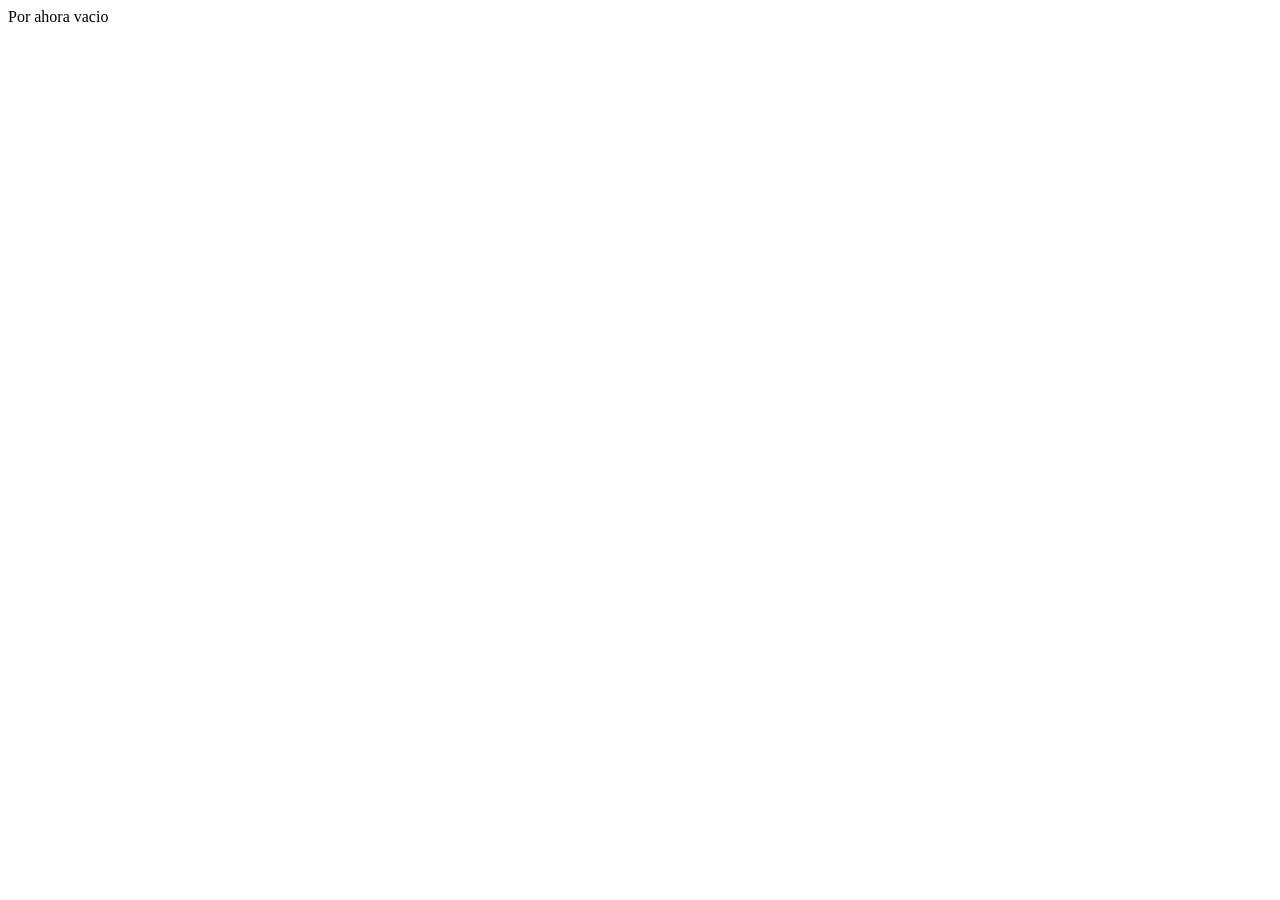
==== Frontend/index.html @ e6a649d4 "Primer commit: esqueleto inicial del proyecto" ====
<!DOCTYPE html>
<html lang="es">
<head>
    <meta charset="UTF-8">
    <meta name="viewport" content="width=device-width, initial-scale=1.0">
    <title>Document</title>
</head>
<body>
    Por ahora vacio
</body>
</html>
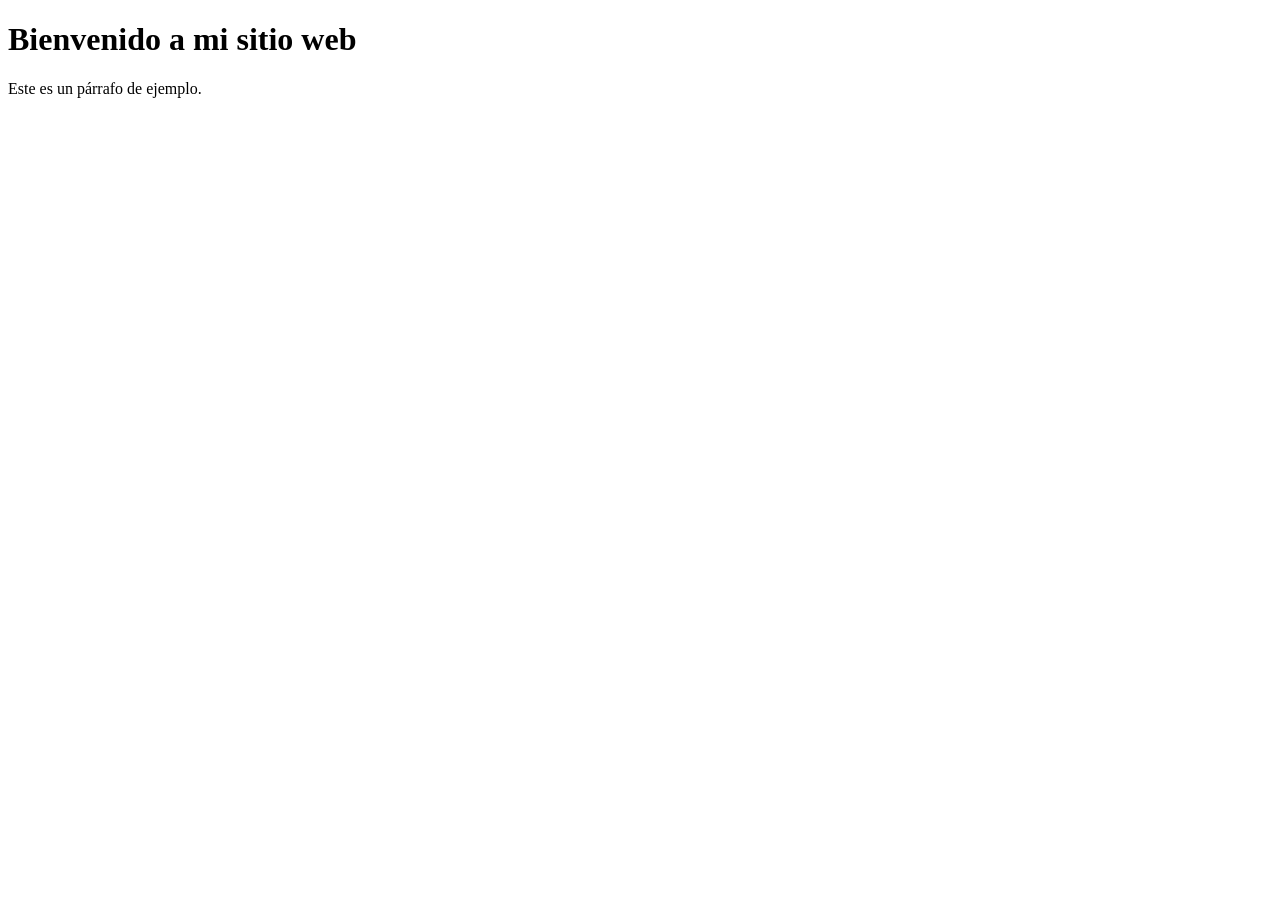
==== commit 8787bd1b: "Funciona" ====
--- a/Frontend/index.html
+++ b/Frontend/index.html
@@ -6,6 +6,7 @@
     <title>Document</title>
 </head>
 <body>
-    Por ahora vacio
+    <h1>Bienvenido a mi sitio web</h1>
+    <p>Este es un párrafo de ejemplo.</p>
 </body>
 </html>
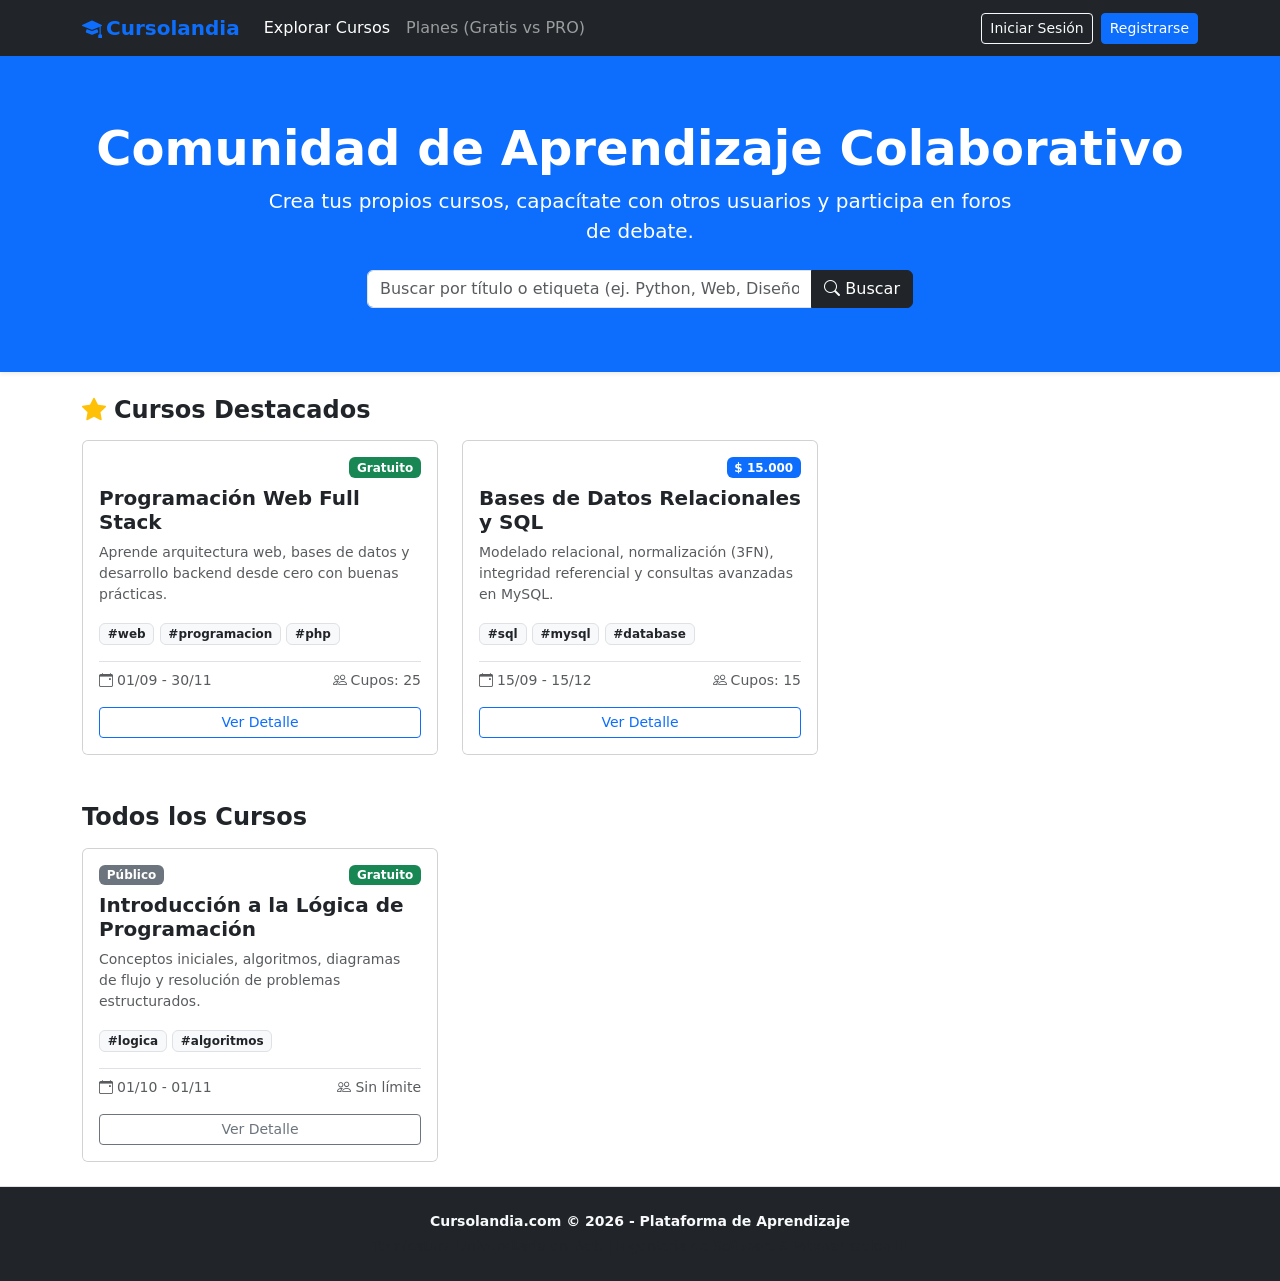
==== commit 77e8796b: "Primer Index & Estilos" ====
--- a/Frontend/index.html
+++ b/Frontend/index.html
@@ -1,12 +1,183 @@
 <!DOCTYPE html>
 <html lang="es">
 <head>
-    <meta charset="UTF-8">
-    <meta name="viewport" content="width=device-width, initial-scale=1.0">
-    <title>Document</title>
+  <meta charset="UTF-8">
+  <meta name="viewport" content="width=device-width, initial-scale=1.0">
+  <title>Cursolandia.com | Aprende y Enseña</title>
+
+  <!-- Bootstrap 5 CSS CDN -->
+  <link href="https://cdn.jsdelivr.net/npm/bootstrap@5.3.3/dist/css/bootstrap.min.css" rel="stylesheet">
+  <!-- Bootstrap Icons CDN -->
+  <link href="https://cdn.jsdelivr.net/npm/bootstrap-icons@1.11.3/font/bootstrap-icons.min.css" rel="stylesheet">
+  <!-- Estilos propios -->
+  <link rel="stylesheet" href="css/styles.css">
 </head>
 <body>
-    <h1>Bienvenido a mi sitio web</h1>
-    <p>Este es un párrafo de ejemplo.</p>
+
+  <!-- NAVBAR -->
+  <nav class="navbar navbar-expand-lg navbar-dark bg-dark sticky-top">
+    <div class="container">
+      <a class="navbar-brand fw-bold text-primary" href="index.html">
+        <i class="bi bi-mortarboard-fill me-1"></i>Cursolandia
+      </a>
+      <button class="navbar-toggler" type="button" data-bs-toggle="collapse" data-bs-target="#navbarContent" aria-controls="navbarContent" aria-expanded="false" aria-label="Menu">
+        <span class="navbar-toggler-icon"></span>
+      </button>
+
+      <div class="collapse navbar-collapse" id="navbarContent">
+        <ul class="navbar-nav me-auto mb-2 mb-lg-0">
+          <li class="nav-item">
+            <a class="nav-link active" aria-current="page" href="index.html">Explorar Cursos</a>
+          </li>
+          <li class="nav-item">
+            <a class="nav-link" href="#">Planes (Gratis vs PRO)</a>
+          </li>
+        </ul>
+
+        <!-- Acceso / Autenticación -->
+        <div class="d-flex gap-2">
+          <a href="#" class="btn btn-outline-light btn-sm">Iniciar Sesión</a>
+          <a href="#" class="btn btn-primary btn-sm">Registrarse</a>
+        </div>
+      </div>
+    </div>
+  </nav>
+
+  <!-- MAIN CONTENT -->
+  <main>
+    <!-- HERO SECTION -->
+    <header class="bg-primary text-white py-5 mb-4 shadow-sm">
+      <div class="container text-center py-3">
+        <h1 class="display-5 fw-bold">Comunidad de Aprendizaje Colaborativo</h1>
+        <p class="lead mx-auto col-lg-8">Crea tus propios cursos, capacítate con otros usuarios y participa en foros de debate.</p>
+        
+        <!-- BUSCADOR PRINCIPAL -->
+        <div class="row justify-content-center mt-4">
+          <div class="col-md-8 col-lg-6">
+            <form action="#" method="GET" class="input-group">
+              <input type="text" class="form-control" name="q" placeholder="Buscar por título o etiqueta (ej. Python, Web, Diseño)..." aria-label="Buscar cursos">
+              <button class="btn btn-dark" type="submit">
+                <i class="bi bi-search"></i> Buscar
+              </button>
+            </form>
+          </div>
+        </div>
+      </div>
+    </header>
+
+    <div class="container my-4">
+      
+      <!-- SECCIÓN: CURSOS DESTACADOS (PLAN PRO) -->
+      <section class="mb-5">
+        <div class="d-flex align-items-center mb-3">
+          <h2 class="h4 mb-0 fw-bold"><i class="bi bi-star-fill text-warning me-2"></i>Cursos Destacados</h2>
+          <span class="badge badge-pro ms-2">PRO</span>
+        </div>
+
+        <div class="row g-4">
+          <!-- Tarjeta de Curso PRO -->
+          <div class="col-md-6 col-lg-4">
+            <div class="card h-100 card-course card-pro">
+              <div class="card-body d-flex flex-column">
+                <div class="d-flex justify-content-between align-items-start mb-2">
+                  <span class="badge badge-pro">PRO</span>
+                  <span class="badge bg-success">Gratuito</span>
+                </div>
+                <h5 class="card-title fw-bold">Programación Web Full Stack</h5>
+                <p class="card-text text-muted small flex-grow-1">
+                  Aprende arquitectura web, bases de datos y desarrollo backend desde cero con buenas prácticas.
+                </p>
+                <div class="mb-3">
+                  <span class="badge bg-light text-dark border">#web</span>
+                  <span class="badge bg-light text-dark border">#programacion</span>
+                  <span class="badge bg-light text-dark border">#php</span>
+                </div>
+                <div class="d-flex justify-content-between align-items-center small text-muted border-top pt-2">
+                  <span><i class="bi bi-calendar-event me-1"></i>01/09 - 30/11</span>
+                  <span><i class="bi bi-people me-1"></i>Cupos: 25</span>
+                </div>
+              </div>
+              <div class="card-footer bg-white border-0 pt-0 pb-3">
+                <a href="#" class="btn btn-outline-primary w-100 btn-sm">Ver Detalle</a>
+              </div>
+            </div>
+          </div>
+
+          <!-- Tarjeta de Curso PRO (Pago) -->
+          <div class="col-md-6 col-lg-4">
+            <div class="card h-100 card-course card-pro">
+              <div class="card-body d-flex flex-column">
+                <div class="d-flex justify-content-between align-items-start mb-2">
+                  <span class="badge badge-pro">PRO</span>
+                  <span class="badge bg-primary">$ 15.000</span>
+                </div>
+                <h5 class="card-title fw-bold">Bases de Datos Relacionales y SQL</h5>
+                <p class="card-text text-muted small flex-grow-1">
+                  Modelado relacional, normalización (3FN), integridad referencial y consultas avanzadas en MySQL.
+                </p>
+                <div class="mb-3">
+                  <span class="badge bg-light text-dark border">#sql</span>
+                  <span class="badge bg-light text-dark border">#mysql</span>
+                  <span class="badge bg-light text-dark border">#database</span>
+                </div>
+                <div class="d-flex justify-content-between align-items-center small text-muted border-top pt-2">
+                  <span><i class="bi bi-calendar-event me-1"></i>15/09 - 15/12</span>
+                  <span><i class="bi bi-people me-1"></i>Cupos: 15</span>
+                </div>
+              </div>
+              <div class="card-footer bg-white border-0 pt-0 pb-3">
+                <a href="#" class="btn btn-outline-primary w-100 btn-sm">Ver Detalle</a>
+              </div>
+            </div>
+          </div>
+        </div>
+      </section>
+
+      <!-- SECCIÓN: TODOS LOS CURSOS -->
+      <section>
+        <h2 class="h4 mb-3 fw-bold">Todos los Cursos</h2>
+        <div class="row g-4">
+          <!-- Tarjeta Regular -->
+          <div class="col-md-6 col-lg-4">
+            <div class="card h-100 card-course">
+              <div class="card-body d-flex flex-column">
+                <div class="d-flex justify-content-between align-items-start mb-2">
+                  <span class="badge bg-secondary">Público</span>
+                  <span class="badge bg-success">Gratuito</span>
+                </div>
+                <h5 class="card-title fw-bold">Introducción a la Lógica de Programación</h5>
+                <p class="card-text text-muted small flex-grow-1">
+                  Conceptos iniciales, algoritmos, diagramas de flujo y resolución de problemas estructurados.
+                </p>
+                <div class="mb-3">
+                  <span class="badge bg-light text-dark border">#logica</span>
+                  <span class="badge bg-light text-dark border">#algoritmos</span>
+                </div>
+                <div class="d-flex justify-content-between align-items-center small text-muted border-top pt-2">
+                  <span><i class="bi bi-calendar-event me-1"></i>01/10 - 01/11</span>
+                  <span><i class="bi bi-people me-1"></i>Sin límite</span>
+                </div>
+              </div>
+              <div class="card-footer bg-white border-0 pt-0 pb-3">
+                <a href="#" class="btn btn-outline-secondary w-100 btn-sm">Ver Detalle</a>
+              </div>
+            </div>
+          </div>
+        </div>
+      </section>
+
+    </div>
+  </main>
+
+  <!-- FOOTER -->
+  <footer class="bg-dark text-light py-4 mt-auto border-top">
+    <div class="container text-center small">
+      <p class="mb-1 fw-semibold">Cursolandia.com &copy; 2026 - Plataforma de Aprendizaje</p>
+      <p class="text-muted mb-0">Tecnicatura Universitaria en Web | Ingeniería de Software & Programación III</p>
+    </div>
+  </footer>
+
+  <!-- Bootstrap 5 JS Bundle CDN -->
+  <script src="https://cdn.jsdelivr.net/npm/bootstrap@5.3.3/dist/js/bootstrap.bundle.min.js"></script>
 </body>
 </html>
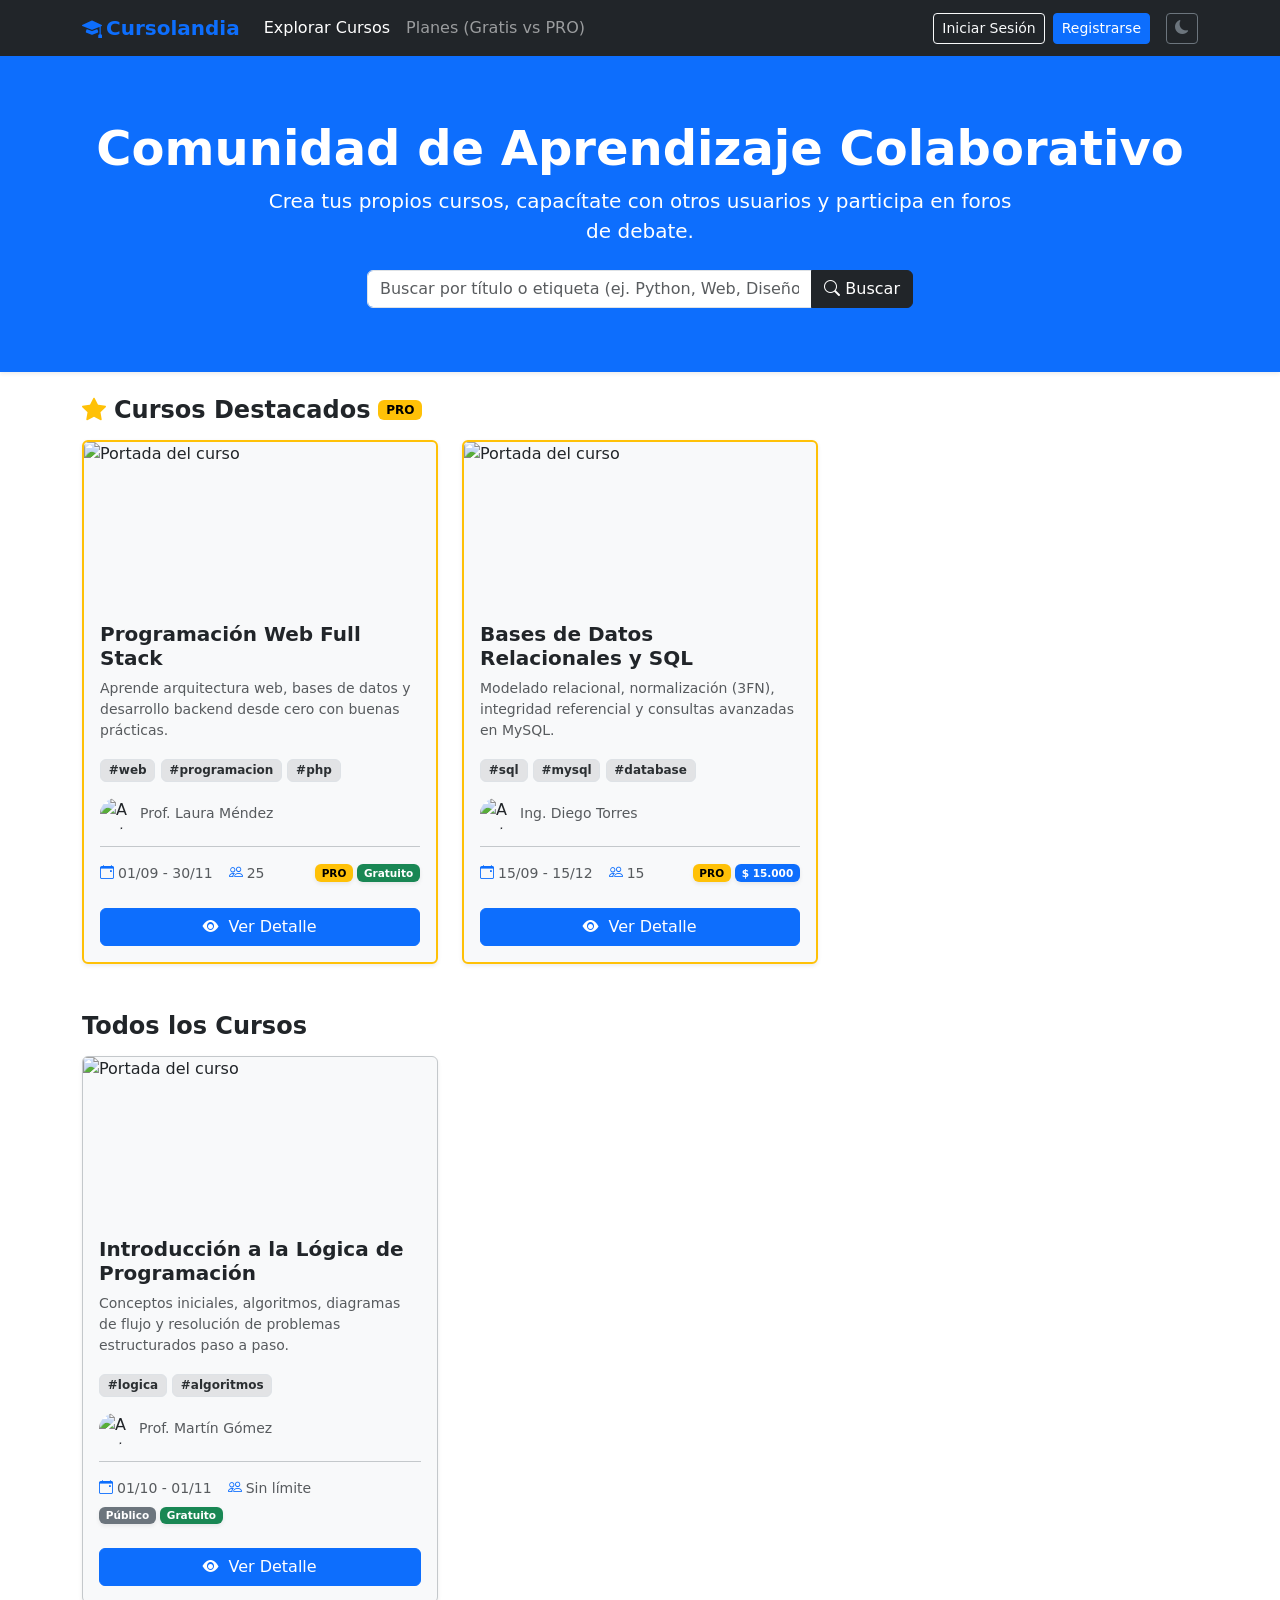
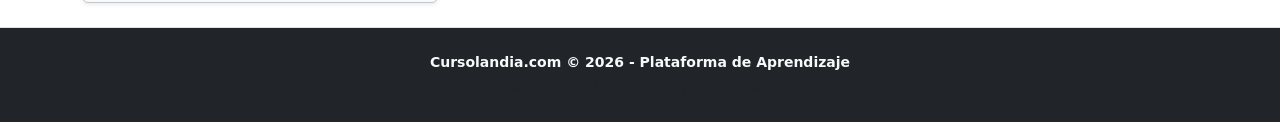
==== commit 98ce2f10: "Index mejorado" ====
--- a/Frontend/index.html
+++ b/Frontend/index.html
@@ -1,5 +1,5 @@
 <!DOCTYPE html>
-<html lang="es">
+<html lang="es" data-bs-theme="light">
 <head>
   <meta charset="UTF-8">
   <meta name="viewport" content="width=device-width, initial-scale=1.0">
@@ -34,10 +34,14 @@
           </li>
         </ul>
 
-        <!-- Acceso / Autenticación -->
-        <div class="d-flex gap-2">
+        <!-- Acceso / Autenticación y Botón de Tema -->
+        <div class="d-flex gap-2 align-items-center">
           <a href="#" class="btn btn-outline-light btn-sm">Iniciar Sesión</a>
           <a href="#" class="btn btn-primary btn-sm">Registrarse</a>
+          <!-- Botón de Modo Oscuro/Claro -->
+          <button id="themeToggle" class="btn btn-outline-secondary btn-sm ms-2" title="Cambiar tema">
+            <i class="bi bi-moon-fill"></i>
+          </button>
         </div>
       </div>
     </div>
@@ -71,62 +75,93 @@
       <section class="mb-5">
         <div class="d-flex align-items-center mb-3">
           <h2 class="h4 mb-0 fw-bold"><i class="bi bi-star-fill text-warning me-2"></i>Cursos Destacados</h2>
-          <span class="badge badge-pro ms-2">PRO</span>
+          <span class="badge text-bg-warning ms-2">PRO</span>
         </div>
 
         <div class="row g-4">
-          <!-- Tarjeta de Curso PRO -->
+          <!-- Tarjeta de Curso PRO (Gratuito) -->
           <div class="col-md-6 col-lg-4">
-            <div class="card h-100 card-course card-pro">
+            <!-- Aplicamos border-warning border-2 para destacar el curso PRO -->
+            <div class="card h-100 card-course border-warning border-2 shadow-sm bg-body-tertiary">
+              <img src="https://placehold.co/600x300/495057/ffffff?text=Web+Full+Stack" class="card-img-top object-fit-cover" alt="Portada del curso" height="160">
+              
               <div class="card-body d-flex flex-column">
-                <div class="d-flex justify-content-between align-items-start mb-2">
-                  <span class="badge badge-pro">PRO</span>
-                  <span class="badge bg-success">Gratuito</span>
-                </div>
-                <h5 class="card-title fw-bold">Programación Web Full Stack</h5>
+                <h5 class="card-title fw-bold mt-1">Programación Web Full Stack</h5>
                 <p class="card-text text-muted small flex-grow-1">
                   Aprende arquitectura web, bases de datos y desarrollo backend desde cero con buenas prácticas.
                 </p>
+                
                 <div class="mb-3">
-                  <span class="badge bg-light text-dark border">#web</span>
-                  <span class="badge bg-light text-dark border">#programacion</span>
-                  <span class="badge bg-light text-dark border">#php</span>
-                </div>
-                <div class="d-flex justify-content-between align-items-center small text-muted border-top pt-2">
-                  <span><i class="bi bi-calendar-event me-1"></i>01/09 - 30/11</span>
-                  <span><i class="bi bi-people me-1"></i>Cupos: 25</span>
-                </div>
-              </div>
-              <div class="card-footer bg-white border-0 pt-0 pb-3">
-                <a href="#" class="btn btn-outline-primary w-100 btn-sm">Ver Detalle</a>
+                  <span class="badge bg-secondary-subtle text-secondary-emphasis border">#web</span>
+                  <span class="badge bg-secondary-subtle text-secondary-emphasis border">#programacion</span>
+                  <span class="badge bg-secondary-subtle text-secondary-emphasis border">#php</span>
+                </div>
+                
+                <!-- Avatar del Creador -->
+                <div class="d-flex align-items-center mb-3">
+                  <img src="https://placehold.co/100x100/adb5bd/ffffff?text=L" class="rounded-circle me-2 object-fit-cover" alt="Avatar del creador" width="32" height="32">
+                  <small class="text-body-secondary fw-medium">Prof. Laura Méndez</small>
+                </div>
+                
+                <!-- Info base: Fecha, Cupo y Etiquetas (movidas abajo) -->
+                <div class="d-flex flex-wrap justify-content-between align-items-center small text-muted border-top border-secondary-subtle pt-3 mt-auto gap-2">
+                  <div class="d-flex gap-3">
+                    <span title="Fecha"><i class="bi bi-calendar-event me-1 text-primary"></i>01/09 - 30/11</span>
+                    <span title="Cupos"><i class="bi bi-people me-1 text-primary"></i>25</span>
+                  </div>
+                  <div class="d-flex gap-1">
+                    <span class="badge text-bg-warning shadow-sm">PRO</span>
+                    <span class="badge bg-success shadow-sm">Gratuito</span>
+                  </div>
+                </div>
+              </div>
+              
+              <div class="card-footer bg-transparent border-0 pt-0 pb-3 mt-2">
+                <a href="#" class="btn btn-primary w-100 fw-medium">
+                  <i class="bi bi-eye-fill me-1"></i> Ver Detalle
+                </a>
               </div>
             </div>
           </div>
 
           <!-- Tarjeta de Curso PRO (Pago) -->
           <div class="col-md-6 col-lg-4">
-            <div class="card h-100 card-course card-pro">
+            <div class="card h-100 card-course border-warning border-2 shadow-sm bg-body-tertiary">
+              <img src="https://placehold.co/600x300/495057/ffffff?text=Bases+de+Datos" class="card-img-top object-fit-cover" alt="Portada del curso" height="160">
+              
               <div class="card-body d-flex flex-column">
-                <div class="d-flex justify-content-between align-items-start mb-2">
-                  <span class="badge badge-pro">PRO</span>
-                  <span class="badge bg-primary">$ 15.000</span>
-                </div>
-                <h5 class="card-title fw-bold">Bases de Datos Relacionales y SQL</h5>
+                <h5 class="card-title fw-bold mt-1">Bases de Datos Relacionales y SQL</h5>
                 <p class="card-text text-muted small flex-grow-1">
                   Modelado relacional, normalización (3FN), integridad referencial y consultas avanzadas en MySQL.
                 </p>
+                
                 <div class="mb-3">
-                  <span class="badge bg-light text-dark border">#sql</span>
-                  <span class="badge bg-light text-dark border">#mysql</span>
-                  <span class="badge bg-light text-dark border">#database</span>
-                </div>
-                <div class="d-flex justify-content-between align-items-center small text-muted border-top pt-2">
-                  <span><i class="bi bi-calendar-event me-1"></i>15/09 - 15/12</span>
-                  <span><i class="bi bi-people me-1"></i>Cupos: 15</span>
-                </div>
-              </div>
-              <div class="card-footer bg-white border-0 pt-0 pb-3">
-                <a href="#" class="btn btn-outline-primary w-100 btn-sm">Ver Detalle</a>
+                  <span class="badge bg-secondary-subtle text-secondary-emphasis border">#sql</span>
+                  <span class="badge bg-secondary-subtle text-secondary-emphasis border">#mysql</span>
+                  <span class="badge bg-secondary-subtle text-secondary-emphasis border">#database</span>
+                </div>
+                
+                <div class="d-flex align-items-center mb-3">
+                  <img src="https://placehold.co/100x100/adb5bd/ffffff?text=D" class="rounded-circle me-2 object-fit-cover" alt="Avatar del creador" width="32" height="32">
+                  <small class="text-body-secondary fw-medium">Ing. Diego Torres</small>
+                </div>
+                
+                <div class="d-flex flex-wrap justify-content-between align-items-center small text-muted border-top border-secondary-subtle pt-3 mt-auto gap-2">
+                  <div class="d-flex gap-3">
+                    <span title="Fecha"><i class="bi bi-calendar-event me-1 text-primary"></i>15/09 - 15/12</span>
+                    <span title="Cupos"><i class="bi bi-people me-1 text-primary"></i>15</span>
+                  </div>
+                  <div class="d-flex gap-1">
+                    <span class="badge text-bg-warning shadow-sm">PRO</span>
+                    <span class="badge bg-primary shadow-sm">$ 15.000</span>
+                  </div>
+                </div>
+              </div>
+              
+              <div class="card-footer bg-transparent border-0 pt-0 pb-3 mt-2">
+                <a href="#" class="btn btn-primary w-100 fw-medium">
+                  <i class="bi bi-eye-fill me-1"></i> Ver Detalle
+                </a>
               </div>
             </div>
           </div>
@@ -137,35 +172,52 @@
       <section>
         <h2 class="h4 mb-3 fw-bold">Todos los Cursos</h2>
         <div class="row g-4">
+          
           <!-- Tarjeta Regular -->
           <div class="col-md-6 col-lg-4">
-            <div class="card h-100 card-course">
+            <!-- Restauramos un borde sutil (border border-secondary-subtle) para que se vea en modo claro -->
+            <div class="card h-100 card-course shadow-sm border border-secondary-subtle bg-body-tertiary">
+              <img src="https://placehold.co/600x300/495057/ffffff?text=L%C3%B3gica+de+Programaci%C3%B3n" class="card-img-top object-fit-cover" alt="Portada del curso" height="160">
+              
               <div class="card-body d-flex flex-column">
-                <div class="d-flex justify-content-between align-items-start mb-2">
-                  <span class="badge bg-secondary">Público</span>
-                  <span class="badge bg-success">Gratuito</span>
-                </div>
-                <h5 class="card-title fw-bold">Introducción a la Lógica de Programación</h5>
+                <h5 class="card-title fw-bold mt-1">Introducción a la Lógica de Programación</h5>
                 <p class="card-text text-muted small flex-grow-1">
-                  Conceptos iniciales, algoritmos, diagramas de flujo y resolución de problemas estructurados.
+                  Conceptos iniciales, algoritmos, diagramas de flujo y resolución de problemas estructurados paso a paso.
                 </p>
+                
                 <div class="mb-3">
-                  <span class="badge bg-light text-dark border">#logica</span>
-                  <span class="badge bg-light text-dark border">#algoritmos</span>
-                </div>
-                <div class="d-flex justify-content-between align-items-center small text-muted border-top pt-2">
-                  <span><i class="bi bi-calendar-event me-1"></i>01/10 - 01/11</span>
-                  <span><i class="bi bi-people me-1"></i>Sin límite</span>
-                </div>
-              </div>
-              <div class="card-footer bg-white border-0 pt-0 pb-3">
-                <a href="#" class="btn btn-outline-secondary w-100 btn-sm">Ver Detalle</a>
+                  <span class="badge bg-secondary-subtle text-secondary-emphasis border">#logica</span>
+                  <span class="badge bg-secondary-subtle text-secondary-emphasis border">#algoritmos</span>
+                </div>
+                
+                <div class="d-flex align-items-center mb-3">
+                  <img src="https://placehold.co/100x100/adb5bd/ffffff?text=M" class="rounded-circle me-2 object-fit-cover" alt="Avatar del creador" width="32" height="32">
+                  <small class="text-body-secondary fw-medium">Prof. Martín Gómez</small>
+                </div>
+                
+                <div class="d-flex flex-wrap justify-content-between align-items-center small text-muted border-top border-secondary-subtle pt-3 mt-auto gap-2">
+                  <div class="d-flex gap-3">
+                    <span title="Fecha"><i class="bi bi-calendar-event me-1 text-primary"></i>01/10 - 01/11</span>
+                    <span title="Cupos"><i class="bi bi-people me-1 text-primary"></i>Sin límite</span>
+                  </div>
+                  <div class="d-flex gap-1">
+                    <span class="badge text-bg-secondary shadow-sm">Público</span>
+                    <span class="badge bg-success shadow-sm">Gratuito</span>
+                  </div>
+                </div>
+              </div>
+              
+              <div class="card-footer bg-transparent border-0 pt-0 pb-3 mt-2">
+                <a href="#" class="btn btn-primary w-100 fw-medium">
+                  <i class="bi bi-eye-fill me-1"></i> Ver Detalle
+                </a>
               </div>
             </div>
           </div>
+          
         </div>
       </section>
-
+      
     </div>
   </main>
 
@@ -179,5 +231,28 @@
 
   <!-- Bootstrap 5 JS Bundle CDN -->
   <script src="https://cdn.jsdelivr.net/npm/bootstrap@5.3.3/dist/js/bootstrap.bundle.min.js"></script>
+  
+  <!-- SCRIPT PARA EL MODO CLARO/OSCURO -->
+  <script>
+    document.addEventListener('DOMContentLoaded', () => {
+      const toggleBtn = document.getElementById('themeToggle');
+      const htmlElement = document.documentElement;
+      const icon = toggleBtn.querySelector('i');
+
+      toggleBtn.addEventListener('click', () => {
+        const currentTheme = htmlElement.getAttribute('data-bs-theme');
+        
+        if (currentTheme === 'light') {
+          htmlElement.setAttribute('data-bs-theme', 'dark');
+          icon.classList.replace('bi-moon-fill', 'bi-sun-fill');
+          toggleBtn.classList.replace('btn-outline-secondary', 'btn-outline-warning');
+        } else {
+          htmlElement.setAttribute('data-bs-theme', 'light');
+          icon.classList.replace('bi-sun-fill', 'bi-moon-fill');
+          toggleBtn.classList.replace('btn-outline-warning', 'btn-outline-secondary');
+        }
+      });
+    });
+  </script>
 </body>
 </html>
